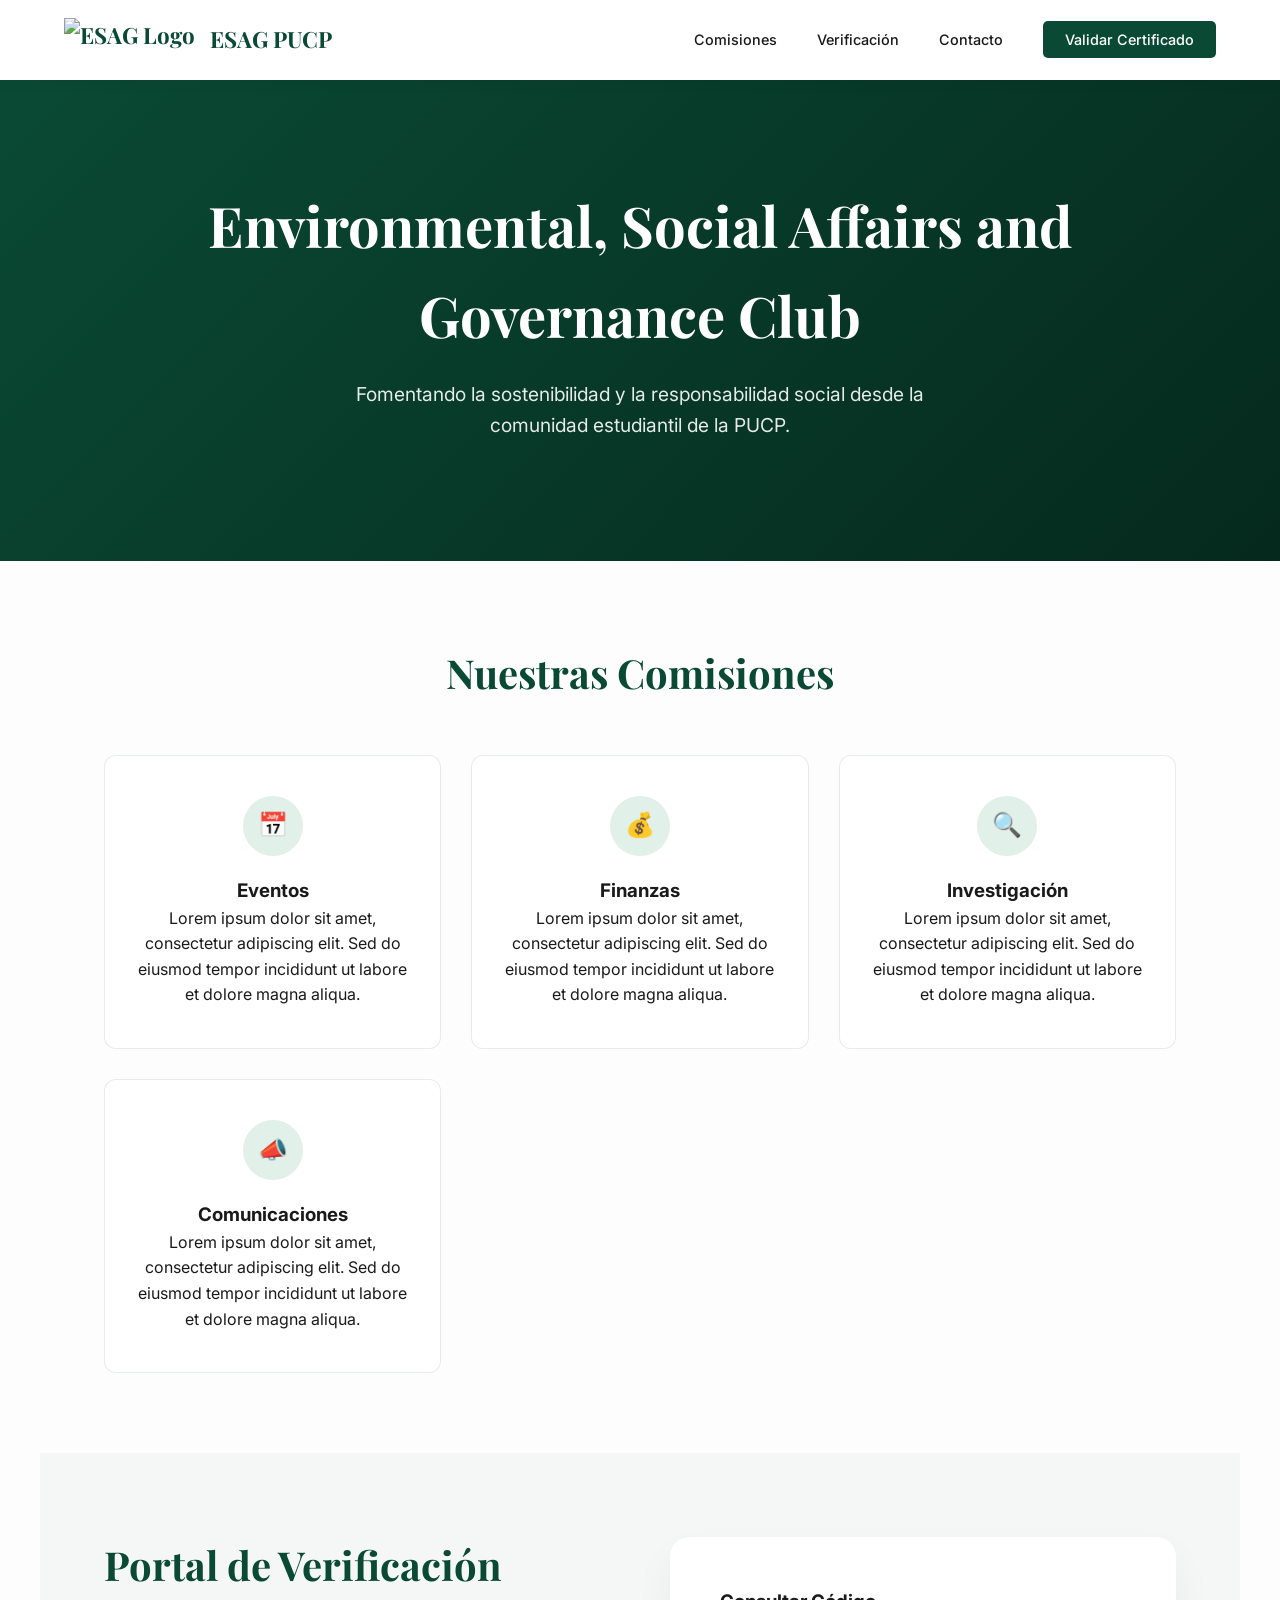
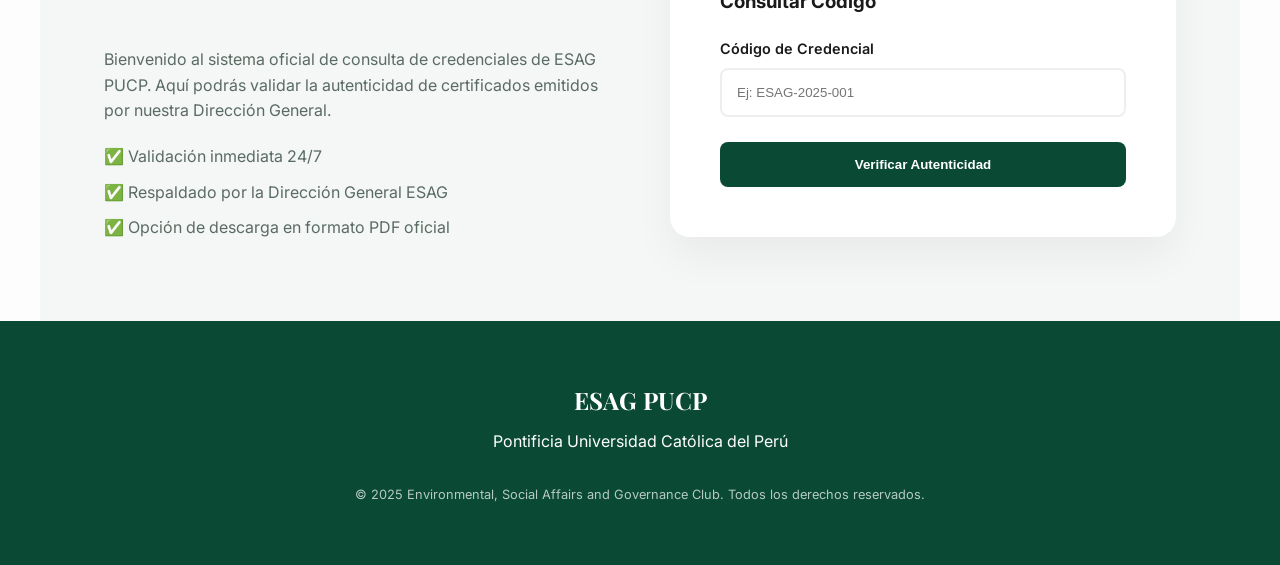
==== index.html @ ab2bd528 "index" ====
<!DOCTYPE html>
<html lang="es">
<head>
<meta charset="UTF-8">
<meta name="viewport" content="width=device-width, initial-scale=1.0">
<title>ESAG PUCP — Environmental, Social Affairs and Governance Club</title>
<link href="https://fonts.googleapis.com/css2?family=Inter:wght@300;400;500;600;700&family=Playfair+Display:wght@700&display=swap" rel="stylesheet">
<script src="https://cdnjs.cloudflare.com/ajax/libs/jspdf/2.5.1/jspdf.umd.min.js"></script>
<style>
  :root {
    --esag-green: #0a4a34; /* Verde bosque basado en el logo */
    --esag-green-light: #126b4c;
    --esag-accent: #e1f0e9;
    --pucp-blue: #003057;
    --white: #ffffff;
    --text-dark: #1a1a1a;
    --text-muted: #5a6b63;
    --border: rgba(10, 74, 52, 0.1);
  }

  * { margin: 0; padding: 0; box-sizing: border-box; }

  body {
    font-family: 'Inter', sans-serif;
    background: #fcfdfc;
    color: var(--text-dark);
    line-height: 1.6;
  }

  /* HEADER & NAV */
  nav {
    background: var(--white);
    padding: 0 5%;
    display: flex;
    align-items: center;
    justify-content: space-between;
    height: 80px;
    position: sticky;
    top: 0;
    z-index: 1000;
    box-shadow: 0 2px 15px rgba(0,0,0,0.05);
  }

  .nav-logo {
    display: flex;
    align-items: center;
    gap: 15px;
    text-decoration: none;
    color: var(--esag-green);
    font-weight: 700;
    font-size: 1.4rem;
    font-family: 'Playfair Display', serif;
  }

  .nav-logo img {
    height: 45px;
  }

  .nav-links {
    display: flex;
    gap: 2.5rem;
    list-style: none;
  }

  .nav-links a {
    text-decoration: none;
    color: var(--text-dark);
    font-size: 0.9rem;
    font-weight: 500;
    transition: 0.3s;
  }

  .nav-links a:hover { color: var(--esag-green-light); }

  .btn-verify-nav {
    background: var(--esag-green);
    color: white !important;
    padding: 10px 22px;
    border-radius: 5px;
  }

  /* HERO */
  .hero {
    background: linear-gradient(135deg, var(--esag-green) 0%, #05291d 100%);
    color: white;
    padding: 100px 5% 80px;
    text-align: center;
  }

  .hero h1 {
    font-family: 'Playfair Display', serif;
    font-size: 3.5rem;
    margin-bottom: 20px;
    max-width: 900px;
    margin-inline: auto;
  }

  .hero p {
    font-size: 1.2rem;
    opacity: 0.9;
    max-width: 600px;
    margin: 0 auto 40px;
  }

  /* COMMISSIONS SECTION */
  .section { padding: 80px 5%; max-width: 1200px; margin: auto; }
  .section-title {
    text-align: center;
    font-family: 'Playfair Display', serif;
    font-size: 2.5rem;
    color: var(--esag-green);
    margin-bottom: 50px;
  }

  .commissions-grid {
    display: grid;
    grid-template-columns: repeat(auto-fit, minmax(250px, 1fr));
    gap: 30px;
  }

  .commission-card {
    background: white;
    padding: 40px 30px;
    border-radius: 12px;
    border: 1px solid var(--border);
    transition: 0.3s;
    text-align: center;
  }

  .commission-card:hover {
    transform: translateY(-5px);
    box-shadow: 0 10px 30px rgba(10, 74, 52, 0.08);
  }

  .commission-icon {
    width: 60px; height: 60px;
    background: var(--esag-accent);
    color: var(--esag-green);
    border-radius: 50%;
    display: flex;
    align-items: center;
    justify-content: center;
    margin: 0 auto 20px;
    font-size: 1.5rem;
  }

  /* VERIFICATION SECTION */
  #verificar { background: #f4f7f6; }

  .verify-container {
    display: grid;
    grid-template-columns: 1fr 1fr;
    gap: 60px;
    align-items: center;
  }

  .verify-card {
    background: white;
    padding: 50px;
    border-radius: 20px;
    box-shadow: 0 20px 40px rgba(0,0,0,0.05);
  }

  .input-group { margin-bottom: 25px; }
  .input-group label { display: block; margin-bottom: 8px; font-weight: 600; font-size: 0.9rem; }
  .input-group input {
    width: 100%; padding: 15px; border: 2px solid #eee; border-radius: 8px; outline: none; transition: 0.3s;
  }
  .input-group input:focus { border-color: var(--esag-green); }

  .btn-verify {
    width: 100%; background: var(--esag-green); color: white; padding: 15px;
    border: none; border-radius: 8px; font-weight: 600; cursor: pointer; transition: 0.3s;
  }
  .btn-verify:hover { background: var(--esag-green-light); }

  /* RESULT AREA */
  #result-valid { display: none; margin-top: 30px; border-top: 2px solid var(--esag-accent); pt: 20px; }
  .data-row { display: flex; justify-content: space-between; margin-bottom: 12px; font-size: 0.95rem; }
  .data-label { color: var(--text-muted); }
  .data-value { font-weight: 600; }

  .btn-download {
    margin-top: 20px; width: 100%; background: white; color: var(--esag-green);
    border: 2px solid var(--esag-green); padding: 12px; border-radius: 8px; font-weight: 600; cursor: pointer;
  }

  /* FOOTER */
  footer {
    background: var(--esag-green);
    color: white;
    padding: 60px 5%;
    text-align: center;
  }

  @media (max-width: 768px) {
    .verify-container { grid-template-columns: 1fr; }
    .hero h1 { font-size: 2.5rem; }
    .nav-links { display: none; }
  }
</style>
</head>
<body>

<nav>
  <a href="#" class="nav-logo">
    <img src="https://via.placeholder.com/150x50?text=ESAG+LOGO" alt="ESAG Logo"> 
    ESAG PUCP
  </a>
  <ul class="nav-links">
    <li><a href="#comisiones">Comisiones</a></li>
    <li><a href="#verificar">Verificación</a></li>
    <li><a href="#contacto">Contacto</a></li>
    <li><a href="#verificar" class="btn-verify-nav">Validar Certificado</a></li>
  </ul>
</nav>

<div class="hero">
  <h1>Environmental, Social Affairs and Governance Club</h1>
  <p>Fomentando la sostenibilidad y la responsabilidad social desde la comunidad estudiantil de la PUCP.</p>
</div>

<section id="comisiones" class="section">
  <h2 class="section-title">Nuestras Comisiones</h2>
  <div class="commissions-grid">
    <div class="commission-card">
      <div class="commission-icon">📅</div>
      <h3>Eventos</h3>
      <p>Lorem ipsum dolor sit amet, consectetur adipiscing elit. Sed do eiusmod tempor incididunt ut labore et dolore magna aliqua.</p>
    </div>
    <div class="commission-card">
      <div class="commission-icon">💰</div>
      <h3>Finanzas</h3>
      <p>Lorem ipsum dolor sit amet, consectetur adipiscing elit. Sed do eiusmod tempor incididunt ut labore et dolore magna aliqua.</p>
    </div>
    <div class="commission-card">
      <div class="commission-icon">🔍</div>
      <h3>Investigación</h3>
      <p>Lorem ipsum dolor sit amet, consectetur adipiscing elit. Sed do eiusmod tempor incididunt ut labore et dolore magna aliqua.</p>
    </div>
    <div class="commission-card">
      <div class="commission-icon">📣</div>
      <h3>Comunicaciones</h3>
      <p>Lorem ipsum dolor sit amet, consectetur adipiscing elit. Sed do eiusmod tempor incididunt ut labore et dolore magna aliqua.</p>
    </div>
  </div>
</section>

<section id="verificar" class="section">
  <div class="verify-container">
    <div>
      <h2 class="section-title" style="text-align: left;">Portal de Verificación</h2>
      <p style="color: var(--text-muted); margin-bottom: 20px;">
        Bienvenido al sistema oficial de consulta de credenciales de ESAG PUCP. Aquí podrás validar la autenticidad de certificados emitidos por nuestra Dirección General.
      </p>
      <ul style="list-style: none; color: var(--text-muted);">
        <li style="margin-bottom: 10px;">✅ Validación inmediata 24/7</li>
        <li style="margin-bottom: 10px;">✅ Respaldado por la Dirección General ESAG</li>
        <li>✅ Opción de descarga en formato PDF oficial</li>
      </ul>
    </div>

    <div class="verify-card">
      <h3 style="margin-bottom: 20px;">Consultar Código</h3>
      <div class="input-group">
        <label>Código de Credencial</label>
        <input type="text" id="cert-code" placeholder="Ej: ESAG-2025-001">
      </div>
      <button class="btn-verify" onclick="verificar()">Verificar Autenticidad</button>

      <div id="result-valid">
        <div style="background: var(--esag-accent); color: var(--esag-green); padding: 10px; border-radius: 5px; text-align: center; margin-bottom: 20px; font-weight: 700;">
          ✓ Certificado de Autenticidad Válido
        </div>
        <div class="data-row">
          <span class="data-label">Participante:</span>
          <span class="data-value" id="res-nombre"></span>
        </div>
        <div class="data-row">
          <span class="data-label">Programa/Curso:</span>
          <span class="data-value" id="res-curso"></span>
        </div>
        <div class="data-row">
          <span class="data-label">Fecha de Emisión:</span>
          <span class="data-value" id="res-fecha"></span>
        </div>
        <div class="data-row">
          <span class="data-label">Entidad:</span>
          <span class="data-value">ESAG PUCP (Dir. General)</span>
        </div>
        <button class="btn-download" onclick="generarPDF()">Descargar PDF Oficial</button>
      </div>

      <div id="result-invalid" style="display:none; color: #b42b2b; margin-top: 20px; text-align: center;">
        ⚠️ El código ingresado no existe en nuestros registros.
      </div>
    </div>
  </div>
</section>

<footer>
  <h2 style="font-family: 'Playfair Display', serif; margin-bottom: 10px;">ESAG PUCP</h2>
  <p>Pontificia Universidad Católica del Perú</p>
  <p style="opacity: 0.7; font-size: 0.8rem; margin-top: 30px;">© 2025 Environmental, Social Affairs and Governance Club. Todos los derechos reservados.</p>
</footer>

<script>
// BASE DE DATOS DE EJEMPLO
const DB_CERTIFICADOS = {
  "ESAG-2025-001": {
    nombre: "Juan Pérez García",
    curso: "Taller de Criterios ESG para Estudiantes",
    fecha: "15 de Marzo, 2025",
    horas: "12 horas académicas"
  },
  "ESAG-2025-002": {
    nombre: "Ana Martínez López",
    curso: "Simposio de Gobernanza Corporativa",
    fecha: "20 de Abril, 2025",
    horas: "8 horas académicas"
  }
};

let certActual = null;

function verificar() {
  const code = document.getElementById('cert-code').value.trim().toUpperCase();
  const validBox = document.getElementById('result-valid');
  const invalidBox = document.getElementById('result-invalid');
  
  validBox.style.display = 'none';
  invalidBox.style.display = 'none';

  if(DB_CERTIFICADOS[code]) {
    certActual = { code, ...DB_CERTIFICADOS[code] };
    document.getElementById('res-nombre').textContent = certActual.nombre;
    document.getElementById('res-curso').textContent = certActual.curso;
    document.getElementById('res-fecha').textContent = certActual.fecha;
    validBox.style.display = 'block';
  } else {
    invalidBox.style.display = 'block';
  }
}

function generarPDF() {
  if (!certActual) return;
  
  const { jsPDF } = window.jspdf;
  const doc = new jsPDF({ orientation: 'landscape' });
  const w = doc.internal.pageSize.getWidth();
  const h = doc.internal.pageSize.getHeight();

  // Fondo y Bordes Estilo ESAG (Verde Bosque)
  doc.setFillColor(10, 74, 52); // Color del logo
  doc.rect(0, 0, w, 20, 'F');
  doc.rect(0, h-20, w, 20, 'F');
  
  // Marco decorativo
  doc.setDrawColor(10, 74, 52);
  doc.setLineWidth(1);
  doc.rect(10, 25, w-20, h-50);

  // Logo Placeholder (Texto en lugar de imagen para este ejemplo)
  doc.setFont("helvetica", "bold");
  doc.setFontSize(22);
  doc.setTextColor(10, 74, 52);
  doc.text("ESAG PUCP", w/2, 45, {align: 'center'});
  
  doc.setFontSize(10);
  doc.text("ENVIRONMENTAL, SOCIAL AFFAIRS AND GOVERNANCE CLUB", w/2, 52, {align: 'center'});

  // Cuerpo
  doc.setFont("times", "italic");
  doc.setFontSize(16);
  doc.setTextColor(60, 60, 60);
  doc.text("La Dirección General otorga el presente certificado a:", w/2, 75, {align: 'center'});

  doc.setFont("helvetica", "bold");
  doc.setFontSize(32);
  doc.setTextColor(0, 0, 0);
  doc.text(certActual.nombre, w/2, 95, {align: 'center'});

  doc.setFont("times", "italic");
  doc.setFontSize(16);
  doc.setTextColor(60, 60, 60);
  doc.text("Por su participación y aprobación en el programa:", w/2, 110, {align: 'center'});

  doc.setFont("helvetica", "bold");
  doc.setFontSize(20);
  doc.setTextColor(10, 74, 52);
  doc.text(certActual.curso, w/2, 125, {align: 'center'});

  doc.setFontSize(12);
  doc.setFont("helvetica", "normal");
  doc.text(`Realizado el ${certActual.fecha} con una duración de ${certActual.horas}`, w/2, 135, {align: 'center'});

  // Firmas
  doc.line(w/2 - 40, 165, w/2 + 40, 165);
  doc.setFontSize(10);
  doc.text("Dirección General ESAG", w/2, 172, {align: 'center'});

  // Footer PDF
  doc.setFontSize(8);
  doc.setTextColor(150, 150, 150);
  doc.text(`ID de Validación: ${certActual.code}`, 20, h - 10);
  doc.text("Verifica este documento en: esag-pucp.edu.pe", w - 80, h - 10);

  doc.save(`Certificado_ESAG_${certActual.code}.pdf`);
}
</script>

</body>
</html>
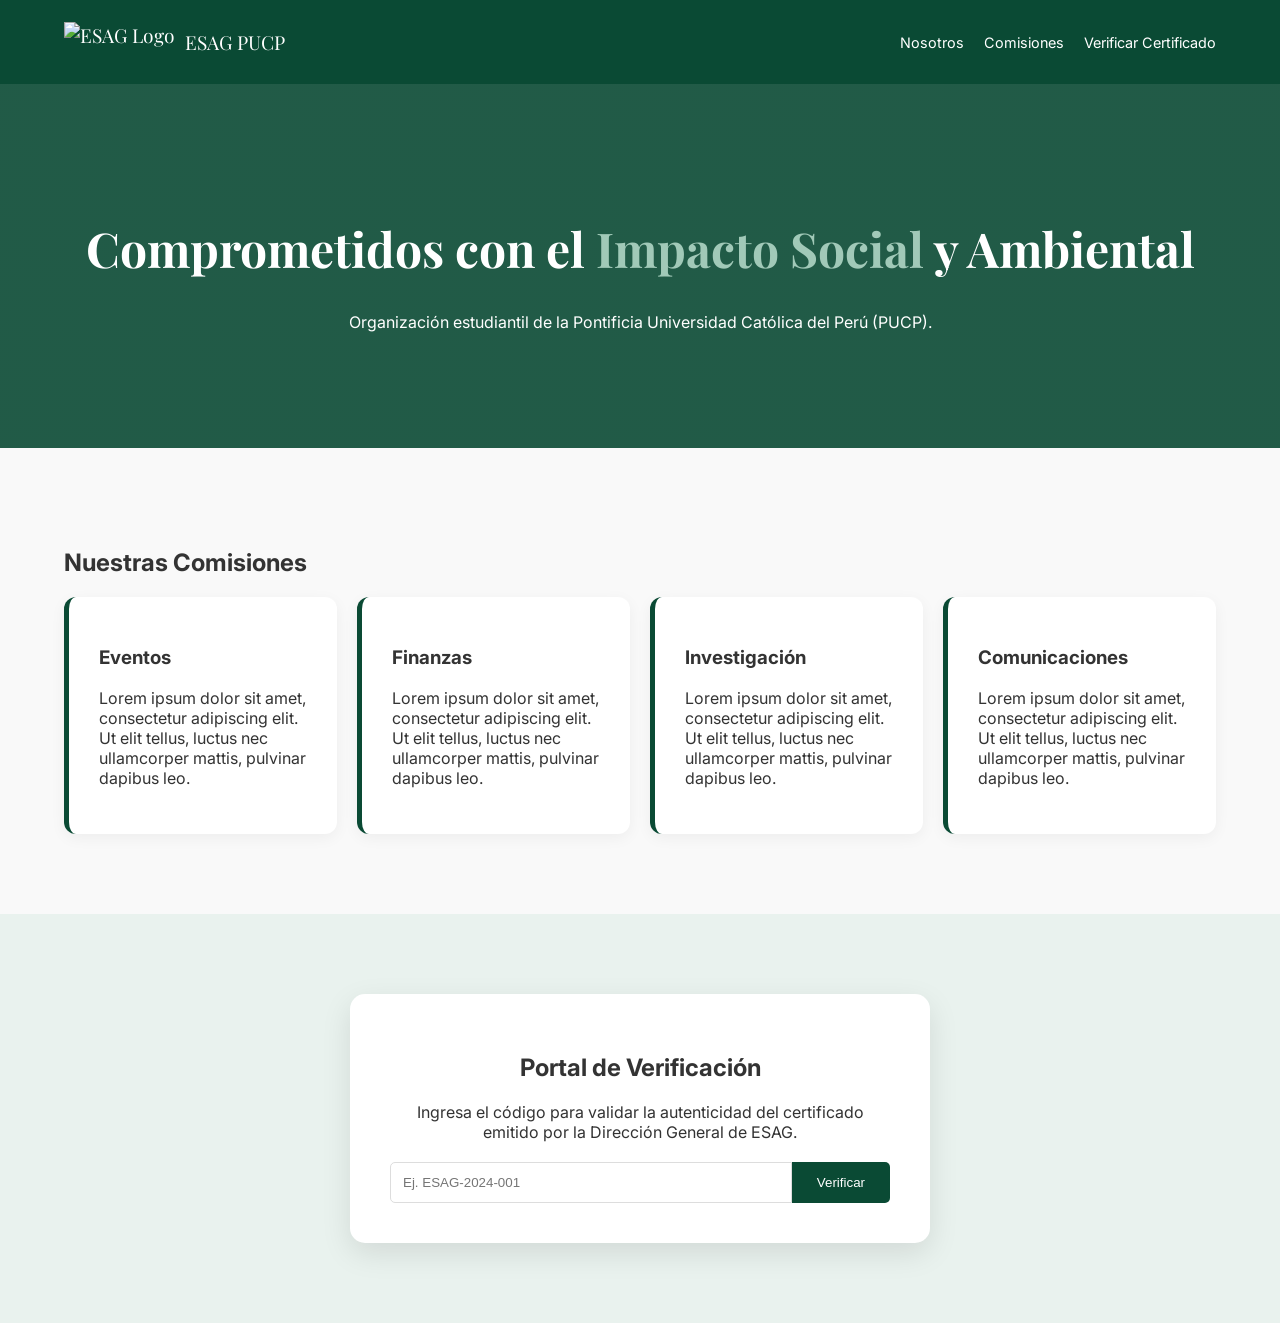
==== commit d1f06c05: "Add files via upload" ====
--- a/index.html
+++ b/index.html
@@ -1,413 +1,68 @@
 <!DOCTYPE html>
 <html lang="es">
 <head>
-<meta charset="UTF-8">
-<meta name="viewport" content="width=device-width, initial-scale=1.0">
-<title>ESAG PUCP — Environmental, Social Affairs and Governance Club</title>
-<link href="https://fonts.googleapis.com/css2?family=Inter:wght@300;400;500;600;700&family=Playfair+Display:wght@700&display=swap" rel="stylesheet">
-<script src="https://cdnjs.cloudflare.com/ajax/libs/jspdf/2.5.1/jspdf.umd.min.js"></script>
-<style>
-  :root {
-    --esag-green: #0a4a34; /* Verde bosque basado en el logo */
-    --esag-green-light: #126b4c;
-    --esag-accent: #e1f0e9;
-    --pucp-blue: #003057;
-    --white: #ffffff;
-    --text-dark: #1a1a1a;
-    --text-muted: #5a6b63;
-    --border: rgba(10, 74, 52, 0.1);
-  }
-
-  * { margin: 0; padding: 0; box-sizing: border-box; }
-
-  body {
-    font-family: 'Inter', sans-serif;
-    background: #fcfdfc;
-    color: var(--text-dark);
-    line-height: 1.6;
-  }
-
-  /* HEADER & NAV */
-  nav {
-    background: var(--white);
-    padding: 0 5%;
-    display: flex;
-    align-items: center;
-    justify-content: space-between;
-    height: 80px;
-    position: sticky;
-    top: 0;
-    z-index: 1000;
-    box-shadow: 0 2px 15px rgba(0,0,0,0.05);
-  }
-
-  .nav-logo {
-    display: flex;
-    align-items: center;
-    gap: 15px;
-    text-decoration: none;
-    color: var(--esag-green);
-    font-weight: 700;
-    font-size: 1.4rem;
-    font-family: 'Playfair Display', serif;
-  }
-
-  .nav-logo img {
-    height: 45px;
-  }
-
-  .nav-links {
-    display: flex;
-    gap: 2.5rem;
-    list-style: none;
-  }
-
-  .nav-links a {
-    text-decoration: none;
-    color: var(--text-dark);
-    font-size: 0.9rem;
-    font-weight: 500;
-    transition: 0.3s;
-  }
-
-  .nav-links a:hover { color: var(--esag-green-light); }
-
-  .btn-verify-nav {
-    background: var(--esag-green);
-    color: white !important;
-    padding: 10px 22px;
-    border-radius: 5px;
-  }
-
-  /* HERO */
-  .hero {
-    background: linear-gradient(135deg, var(--esag-green) 0%, #05291d 100%);
-    color: white;
-    padding: 100px 5% 80px;
-    text-align: center;
-  }
-
-  .hero h1 {
-    font-family: 'Playfair Display', serif;
-    font-size: 3.5rem;
-    margin-bottom: 20px;
-    max-width: 900px;
-    margin-inline: auto;
-  }
-
-  .hero p {
-    font-size: 1.2rem;
-    opacity: 0.9;
-    max-width: 600px;
-    margin: 0 auto 40px;
-  }
-
-  /* COMMISSIONS SECTION */
-  .section { padding: 80px 5%; max-width: 1200px; margin: auto; }
-  .section-title {
-    text-align: center;
-    font-family: 'Playfair Display', serif;
-    font-size: 2.5rem;
-    color: var(--esag-green);
-    margin-bottom: 50px;
-  }
-
-  .commissions-grid {
-    display: grid;
-    grid-template-columns: repeat(auto-fit, minmax(250px, 1fr));
-    gap: 30px;
-  }
-
-  .commission-card {
-    background: white;
-    padding: 40px 30px;
-    border-radius: 12px;
-    border: 1px solid var(--border);
-    transition: 0.3s;
-    text-align: center;
-  }
-
-  .commission-card:hover {
-    transform: translateY(-5px);
-    box-shadow: 0 10px 30px rgba(10, 74, 52, 0.08);
-  }
-
-  .commission-icon {
-    width: 60px; height: 60px;
-    background: var(--esag-accent);
-    color: var(--esag-green);
-    border-radius: 50%;
-    display: flex;
-    align-items: center;
-    justify-content: center;
-    margin: 0 auto 20px;
-    font-size: 1.5rem;
-  }
-
-  /* VERIFICATION SECTION */
-  #verificar { background: #f4f7f6; }
-
-  .verify-container {
-    display: grid;
-    grid-template-columns: 1fr 1fr;
-    gap: 60px;
-    align-items: center;
-  }
-
-  .verify-card {
-    background: white;
-    padding: 50px;
-    border-radius: 20px;
-    box-shadow: 0 20px 40px rgba(0,0,0,0.05);
-  }
-
-  .input-group { margin-bottom: 25px; }
-  .input-group label { display: block; margin-bottom: 8px; font-weight: 600; font-size: 0.9rem; }
-  .input-group input {
-    width: 100%; padding: 15px; border: 2px solid #eee; border-radius: 8px; outline: none; transition: 0.3s;
-  }
-  .input-group input:focus { border-color: var(--esag-green); }
-
-  .btn-verify {
-    width: 100%; background: var(--esag-green); color: white; padding: 15px;
-    border: none; border-radius: 8px; font-weight: 600; cursor: pointer; transition: 0.3s;
-  }
-  .btn-verify:hover { background: var(--esag-green-light); }
-
-  /* RESULT AREA */
-  #result-valid { display: none; margin-top: 30px; border-top: 2px solid var(--esag-accent); pt: 20px; }
-  .data-row { display: flex; justify-content: space-between; margin-bottom: 12px; font-size: 0.95rem; }
-  .data-label { color: var(--text-muted); }
-  .data-value { font-weight: 600; }
-
-  .btn-download {
-    margin-top: 20px; width: 100%; background: white; color: var(--esag-green);
-    border: 2px solid var(--esag-green); padding: 12px; border-radius: 8px; font-weight: 600; cursor: pointer;
-  }
-
-  /* FOOTER */
-  footer {
-    background: var(--esag-green);
-    color: white;
-    padding: 60px 5%;
-    text-align: center;
-  }
-
-  @media (max-width: 768px) {
-    .verify-container { grid-template-columns: 1fr; }
-    .hero h1 { font-size: 2.5rem; }
-    .nav-links { display: none; }
-  }
-</style>
+    <meta charset="UTF-8">
+    <meta name="viewport" content="width=device-width, initial-scale=1.0">
+    <title>ESAG PUCP — Club de Asuntos Ambientales y Gobernanza</title>
+    <link href="https://fonts.googleapis.com/css2?family=Playfair+Display:wght@600;700&family=Inter:wght@300;400;600&display=swap" rel="stylesheet">
+    <link rel="stylesheet" href="css/style.css">
+    <script src="https://cdnjs.cloudflare.com/ajax/libs/jspdf/2.5.1/jspdf.umd.min.js"></script>
 </head>
 <body>
+    <nav>
+        <div class="nav-container">
+            <a href="#" class="logo">
+                <img src="assets/logo-esag.png" alt="ESAG Logo">
+                <span>ESAG PUCP</span>
+            </a>
+            <ul class="nav-links">
+                <li><a href="#nosotros">Nosotros</a></li>
+                <li><a href="#comisiones">Comisiones</a></li>
+                <li><a href="#verificar" class="btn-nav">Verificar Certificado</a></li>
+            </ul>
+        </div>
+    </nav>
 
-<nav>
-  <a href="#" class="nav-logo">
-    <img src="https://via.placeholder.com/150x50?text=ESAG+LOGO" alt="ESAG Logo"> 
-    ESAG PUCP
-  </a>
-  <ul class="nav-links">
-    <li><a href="#comisiones">Comisiones</a></li>
-    <li><a href="#verificar">Verificación</a></li>
-    <li><a href="#contacto">Contacto</a></li>
-    <li><a href="#verificar" class="btn-verify-nav">Validar Certificado</a></li>
-  </ul>
-</nav>
+    <header class="hero">
+        <h1>Comprometidos con el <span>Impacto Social</span> y Ambiental</h1>
+        <p>Organización estudiantil de la Pontificia Universidad Católica del Perú (PUCP).</p>
+    </header>
 
-<div class="hero">
-  <h1>Environmental, Social Affairs and Governance Club</h1>
-  <p>Fomentando la sostenibilidad y la responsabilidad social desde la comunidad estudiantil de la PUCP.</p>
-</div>
+    <section id="comisiones" class="section">
+        <h2 class="section-title">Nuestras Comisiones</h2>
+        <div class="grid">
+            <div class="card">
+                <h3>Eventos</h3>
+                <p>Lorem ipsum dolor sit amet, consectetur adipiscing elit. Ut elit tellus, luctus nec ullamcorper mattis, pulvinar dapibus leo.</p>
+            </div>
+            <div class="card">
+                <h3>Finanzas</h3>
+                <p>Lorem ipsum dolor sit amet, consectetur adipiscing elit. Ut elit tellus, luctus nec ullamcorper mattis, pulvinar dapibus leo.</p>
+            </div>
+            <div class="card">
+                <h3>Investigación</h3>
+                <p>Lorem ipsum dolor sit amet, consectetur adipiscing elit. Ut elit tellus, luctus nec ullamcorper mattis, pulvinar dapibus leo.</p>
+            </div>
+            <div class="card">
+                <h3>Comunicaciones</h3>
+                <p>Lorem ipsum dolor sit amet, consectetur adipiscing elit. Ut elit tellus, luctus nec ullamcorper mattis, pulvinar dapibus leo.</p>
+            </div>
+        </div>
+    </section>
 
-<section id="comisiones" class="section">
-  <h2 class="section-title">Nuestras Comisiones</h2>
-  <div class="commissions-grid">
-    <div class="commission-card">
-      <div class="commission-icon">📅</div>
-      <h3>Eventos</h3>
-      <p>Lorem ipsum dolor sit amet, consectetur adipiscing elit. Sed do eiusmod tempor incididunt ut labore et dolore magna aliqua.</p>
-    </div>
-    <div class="commission-card">
-      <div class="commission-icon">💰</div>
-      <h3>Finanzas</h3>
-      <p>Lorem ipsum dolor sit amet, consectetur adipiscing elit. Sed do eiusmod tempor incididunt ut labore et dolore magna aliqua.</p>
-    </div>
-    <div class="commission-card">
-      <div class="commission-icon">🔍</div>
-      <h3>Investigación</h3>
-      <p>Lorem ipsum dolor sit amet, consectetur adipiscing elit. Sed do eiusmod tempor incididunt ut labore et dolore magna aliqua.</p>
-    </div>
-    <div class="commission-card">
-      <div class="commission-icon">📣</div>
-      <h3>Comunicaciones</h3>
-      <p>Lorem ipsum dolor sit amet, consectetur adipiscing elit. Sed do eiusmod tempor incididunt ut labore et dolore magna aliqua.</p>
-    </div>
-  </div>
-</section>
+    <section id="verificar" class="verify-section">
+        <div class="verify-card">
+            <h2>Portal de Verificación</h2>
+            <p>Ingresa el código para validar la autenticidad del certificado emitido por la Dirección General de ESAG.</p>
+            <div class="input-group">
+                <input type="text" id="cert-code" placeholder="Ej. ESAG-2024-001">
+                <button onclick="verificar()">Verificar</button>
+            </div>
+            <div id="resultado" class="resultado"></div>
+        </div>
+    </section>
 
-<section id="verificar" class="section">
-  <div class="verify-container">
-    <div>
-      <h2 class="section-title" style="text-align: left;">Portal de Verificación</h2>
-      <p style="color: var(--text-muted); margin-bottom: 20px;">
-        Bienvenido al sistema oficial de consulta de credenciales de ESAG PUCP. Aquí podrás validar la autenticidad de certificados emitidos por nuestra Dirección General.
-      </p>
-      <ul style="list-style: none; color: var(--text-muted);">
-        <li style="margin-bottom: 10px;">✅ Validación inmediata 24/7</li>
-        <li style="margin-bottom: 10px;">✅ Respaldado por la Dirección General ESAG</li>
-        <li>✅ Opción de descarga en formato PDF oficial</li>
-      </ul>
-    </div>
-
-    <div class="verify-card">
-      <h3 style="margin-bottom: 20px;">Consultar Código</h3>
-      <div class="input-group">
-        <label>Código de Credencial</label>
-        <input type="text" id="cert-code" placeholder="Ej: ESAG-2025-001">
-      </div>
-      <button class="btn-verify" onclick="verificar()">Verificar Autenticidad</button>
-
-      <div id="result-valid">
-        <div style="background: var(--esag-accent); color: var(--esag-green); padding: 10px; border-radius: 5px; text-align: center; margin-bottom: 20px; font-weight: 700;">
-          ✓ Certificado de Autenticidad Válido
-        </div>
-        <div class="data-row">
-          <span class="data-label">Participante:</span>
-          <span class="data-value" id="res-nombre"></span>
-        </div>
-        <div class="data-row">
-          <span class="data-label">Programa/Curso:</span>
-          <span class="data-value" id="res-curso"></span>
-        </div>
-        <div class="data-row">
-          <span class="data-label">Fecha de Emisión:</span>
-          <span class="data-value" id="res-fecha"></span>
-        </div>
-        <div class="data-row">
-          <span class="data-label">Entidad:</span>
-          <span class="data-value">ESAG PUCP (Dir. General)</span>
-        </div>
-        <button class="btn-download" onclick="generarPDF()">Descargar PDF Oficial</button>
-      </div>
-
-      <div id="result-invalid" style="display:none; color: #b42b2b; margin-top: 20px; text-align: center;">
-        ⚠️ El código ingresado no existe en nuestros registros.
-      </div>
-    </div>
-  </div>
-</section>
-
-<footer>
-  <h2 style="font-family: 'Playfair Display', serif; margin-bottom: 10px;">ESAG PUCP</h2>
-  <p>Pontificia Universidad Católica del Perú</p>
-  <p style="opacity: 0.7; font-size: 0.8rem; margin-top: 30px;">© 2025 Environmental, Social Affairs and Governance Club. Todos los derechos reservados.</p>
-</footer>
-
-<script>
-// BASE DE DATOS DE EJEMPLO
-const DB_CERTIFICADOS = {
-  "ESAG-2025-001": {
-    nombre: "Juan Pérez García",
-    curso: "Taller de Criterios ESG para Estudiantes",
-    fecha: "15 de Marzo, 2025",
-    horas: "12 horas académicas"
-  },
-  "ESAG-2025-002": {
-    nombre: "Ana Martínez López",
-    curso: "Simposio de Gobernanza Corporativa",
-    fecha: "20 de Abril, 2025",
-    horas: "8 horas académicas"
-  }
-};
-
-let certActual = null;
-
-function verificar() {
-  const code = document.getElementById('cert-code').value.trim().toUpperCase();
-  const validBox = document.getElementById('result-valid');
-  const invalidBox = document.getElementById('result-invalid');
-  
-  validBox.style.display = 'none';
-  invalidBox.style.display = 'none';
-
-  if(DB_CERTIFICADOS[code]) {
-    certActual = { code, ...DB_CERTIFICADOS[code] };
-    document.getElementById('res-nombre').textContent = certActual.nombre;
-    document.getElementById('res-curso').textContent = certActual.curso;
-    document.getElementById('res-fecha').textContent = certActual.fecha;
-    validBox.style.display = 'block';
-  } else {
-    invalidBox.style.display = 'block';
-  }
-}
-
-function generarPDF() {
-  if (!certActual) return;
-  
-  const { jsPDF } = window.jspdf;
-  const doc = new jsPDF({ orientation: 'landscape' });
-  const w = doc.internal.pageSize.getWidth();
-  const h = doc.internal.pageSize.getHeight();
-
-  // Fondo y Bordes Estilo ESAG (Verde Bosque)
-  doc.setFillColor(10, 74, 52); // Color del logo
-  doc.rect(0, 0, w, 20, 'F');
-  doc.rect(0, h-20, w, 20, 'F');
-  
-  // Marco decorativo
-  doc.setDrawColor(10, 74, 52);
-  doc.setLineWidth(1);
-  doc.rect(10, 25, w-20, h-50);
-
-  // Logo Placeholder (Texto en lugar de imagen para este ejemplo)
-  doc.setFont("helvetica", "bold");
-  doc.setFontSize(22);
-  doc.setTextColor(10, 74, 52);
-  doc.text("ESAG PUCP", w/2, 45, {align: 'center'});
-  
-  doc.setFontSize(10);
-  doc.text("ENVIRONMENTAL, SOCIAL AFFAIRS AND GOVERNANCE CLUB", w/2, 52, {align: 'center'});
-
-  // Cuerpo
-  doc.setFont("times", "italic");
-  doc.setFontSize(16);
-  doc.setTextColor(60, 60, 60);
-  doc.text("La Dirección General otorga el presente certificado a:", w/2, 75, {align: 'center'});
-
-  doc.setFont("helvetica", "bold");
-  doc.setFontSize(32);
-  doc.setTextColor(0, 0, 0);
-  doc.text(certActual.nombre, w/2, 95, {align: 'center'});
-
-  doc.setFont("times", "italic");
-  doc.setFontSize(16);
-  doc.setTextColor(60, 60, 60);
-  doc.text("Por su participación y aprobación en el programa:", w/2, 110, {align: 'center'});
-
-  doc.setFont("helvetica", "bold");
-  doc.setFontSize(20);
-  doc.setTextColor(10, 74, 52);
-  doc.text(certActual.curso, w/2, 125, {align: 'center'});
-
-  doc.setFontSize(12);
-  doc.setFont("helvetica", "normal");
-  doc.text(`Realizado el ${certActual.fecha} con una duración de ${certActual.horas}`, w/2, 135, {align: 'center'});
-
-  // Firmas
-  doc.line(w/2 - 40, 165, w/2 + 40, 165);
-  doc.setFontSize(10);
-  doc.text("Dirección General ESAG", w/2, 172, {align: 'center'});
-
-  // Footer PDF
-  doc.setFontSize(8);
-  doc.setTextColor(150, 150, 150);
-  doc.text(`ID de Validación: ${certActual.code}`, 20, h - 10);
-  doc.text("Verifica este documento en: esag-pucp.edu.pe", w - 80, h - 10);
-
-  doc.save(`Certificado_ESAG_${certActual.code}.pdf`);
-}
-</script>
-
+    <script src="js/database.js"></script>
+    <script src="js/app.js"></script>
 </body>
 </html>
--- a/css/style.css
+++ b/css/style.css
@@ -0,0 +1,33 @@
+:root {
+    --esag-green: #0a4a34; /* Verde del logo */
+    --esag-light: #e9f2ee;
+    --white: #ffffff;
+    --text: #333;
+}
+
+body { font-family: 'Inter', sans-serif; color: var(--text); margin: 0; background-color: #f9f9f9; }
+
+nav { background: var(--esag-green); padding: 1rem 5%; color: white; position: sticky; top: 0; z-index: 100; }
+.nav-container { display: flex; justify-content: space-between; align-items: center; }
+.logo { display: flex; align-items: center; gap: 10px; text-decoration: none; color: white; font-family: 'Playfair Display'; font-size: 1.2rem; }
+.logo img { height: 40px; }
+.nav-links { list-style: none; display: flex; gap: 20px; }
+.nav-links a { color: white; text-decoration: none; font-size: 0.9rem; }
+
+.hero { background: linear-gradient(rgba(10, 74, 52, 0.9), rgba(10, 74, 52, 0.9)), url('../assets/pucp-bg.jpg'); background-size: cover; color: white; padding: 100px 5%; text-align: center; }
+.hero h1 { font-family: 'Playfair Display'; font-size: 3rem; }
+.hero span { color: #a1c9b8; }
+
+.section { padding: 80px 5%; max-width: 1200px; margin: auto; }
+.grid { display: grid; grid-template-columns: repeat(auto-fit, minmax(250px, 1fr)); gap: 20px; }
+.card { background: white; padding: 30px; border-radius: 12px; box-shadow: 0 4px 15px rgba(0,0,0,0.05); border-left: 5px solid var(--esag-green); }
+
+.verify-section { background: var(--esag-light); padding: 80px 5%; display: flex; justify-content: center; }
+.verify-card { background: white; padding: 40px; border-radius: 15px; width: 100%; max-width: 500px; text-align: center; box-shadow: 0 10px 30px rgba(0,0,0,0.1); }
+.input-group { display: flex; margin-top: 20px; }
+input { flex: 1; padding: 12px; border: 1px solid #ddd; border-radius: 5px 0 0 5px; outline: none; }
+button { background: var(--esag-green); color: white; border: none; padding: 12px 25px; border-radius: 0 5px 5px 0; cursor: pointer; }
+
+.resultado { margin-top: 20px; display: none; text-align: left; border-top: 1px solid #eee; padding-top: 20px; }
+.success-msg { color: var(--esag-green); font-weight: bold; margin-bottom: 10px; }
+.btn-pdf { width: 100%; margin-top: 15px; background: #333; color: white; border: none; padding: 10px; border-radius: 5px; cursor: pointer; }
